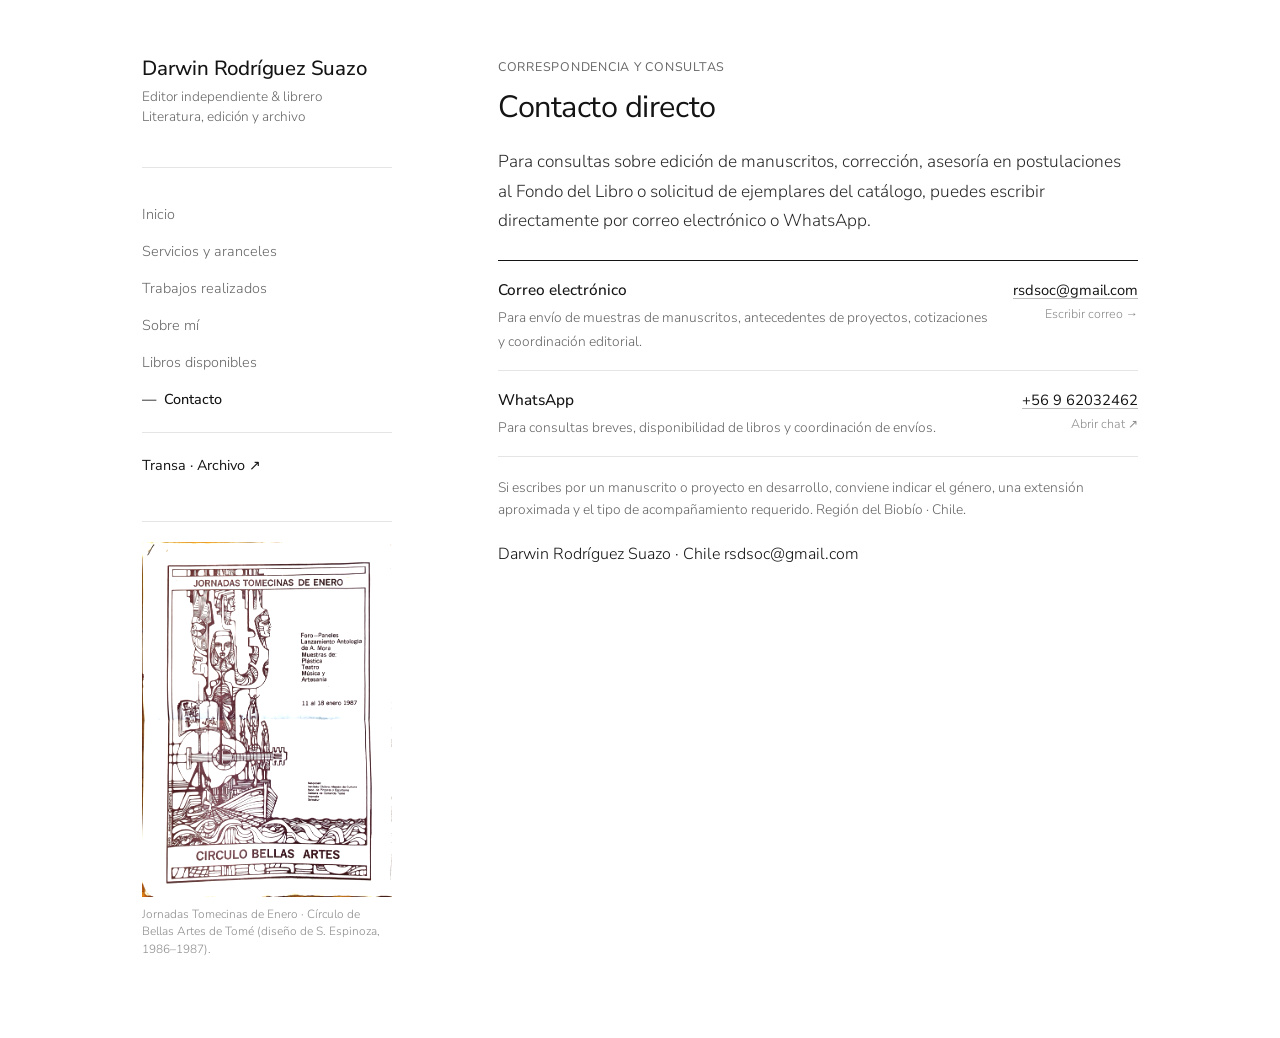
==== contacto.html @ 6d4c1b58 "Update contacto.html" ====
<!DOCTYPE html>
<html lang="es">
<head>
  <meta charset="UTF-8">
  <meta name="viewport" content="width=device-width, initial-scale=1.0">
  <title>Contacto | Darwin Rodríguez Suazo</title>
  <link rel="stylesheet" href="styles.css">
</head>
<body>
  <div class="editorial-layout">
    <aside class="sidebar">
      <div class="identity">
        <a href="index.html" class="site-title">Darwin Rodríguez Suazo</a>
        <p class="site-role">Editor independiente &amp; librero<br>Literatura, edición y archivo</p>
      </div>

      <nav class="nav-menu" aria-label="Menú principal">
        <a href="index.html">Inicio</a>
        <a href="servicios.html">Servicios y aranceles</a>
        <a href="trabajos.html">Trabajos realizados</a>
        <a href="sobre-mi.html">Sobre mí</a>
        <a href="libros.html">Libros disponibles</a>
        <a href="contacto.html" class="active">Contacto</a>
        <div class="nav-divider"></div>
        <a href="https://transa.hypotheses.org/" target="_blank" rel="noopener" class="external-blog">Transa · Archivo ↗</a>
      </nav>

      <figure class="margin-artwork">
        <img src="img/cartel-tome.jpg" alt="Cartel Jornadas Tomecinas de Enero, Círculo de Bellas Artes de Tomé, 1987" onerror="this.parentElement.style.display='none';">
        <figcaption>Jornadas Tomecinas de Enero · Círculo de Bellas Artes de Tomé (diseño de S. Espinoza, 1986–1987).</figcaption>
      </figure>
    </aside>

    <main class="content-column">
      <p class="kicker">Correspondencia y consultas</p>
      <h1>Contacto directo</h1>
      <p class="lead">Para consultas sobre edición de manuscritos, corrección, asesoría en postulaciones al Fondo del Libro o solicitud de ejemplares del catálogo, puedes escribir directamente por correo electrónico o WhatsApp.</p>

      <div class="rate-table">
        <div class="rate-row">
          <div>
            <div class="rate-title">Correo electrónico</div>
            <div class="rate-detail">Para envío de muestras de manuscritos, antecedentes de proyectos, cotizaciones y coordinación editorial.</div>
          </div>
          <div class="rate-value">
            <a href="mailto:rsdsoc@gmail.com" class="text-link">rsdsoc@gmail.com</a>
            <span class="rate-unit">Escribir correo →</span>
          </div>
        </div>

        <div class="rate-row">
          <div>
            <div class="rate-title">WhatsApp</div>
            <div class="rate-detail">Para consultas breves, disponibilidad de libros y coordinación de envíos.</div>
          </div>
          <div class="rate-value">
            <a href="https://wa.me/56962032462" target="_blank" rel="noopener" class="text-link">+56 9 62032462</a>
            <span class="rate-unit">Abrir chat ↗</span>
          </div>
        </div>
      </div>

      <p class="rate-note">Si escribes por un manuscrito o proyecto en desarrollo, conviene indicar el género, una extensión aproximada y el tipo de acompañamiento requerido. Región del Biobío · Chile.</p>

      <footer class="colophon-footer">
        <span>Darwin Rodríguez Suazo · Chile</span>
        <span>rsdsoc@gmail.com</span>
      </footer>
    </main>
  </div>
</body>
</html>
---- styles.css ----
@import url('https://fonts.googleapis.com/css2?family=Nunito+Sans:ital,opsz,wght@0,6..12,300;0,6..12,400;0,6..12,500;0,6..12,600;1,6..12,300&display=swap');

:root {
  --bg: #FFFFFF;
  --text: #141414;
  --muted: #666666;
  --subtle: #8C8C8C;
  --rule: #E5E5E5;
  --rule-strong: #141414;
}

* {
  box-sizing: border-box;
  margin: 0;
  padding: 0;
}

html, body {
  background-color: var(--bg);
  color: var(--text);
  font-family: 'Avenir Light', 'Avenir-Light', 'Avenir', 'Avenir Next', 'Nunito Sans', -apple-system, BlinkMacSystemFont, sans-serif;
  font-size: 16px;
  font-weight: 300;
  line-height: 1.74;
  -webkit-font-smoothing: antialiased;
  -moz-osx-font-smoothing: grayscale;
}

/* Retícula editorial asimétrica (Margen fijo + Columna de lectura) */
.editorial-layout {
  max-width: 1060px;
  margin: 0 auto;
  padding: 3.5rem 2rem 5rem;
  display: grid;
  grid-template-columns: 250px minmax(0, 640px);
  justify-content: space-between;
  gap: 4rem;
}

/* Columna izquierda: identidad, índice y eje gráfico */
.sidebar {
  position: sticky;
  top: 3.5rem;
  align-self: start;
  display: flex;
  flex-direction: column;
  gap: 2rem;
}

.identity {
  border-bottom: 1px solid var(--rule);
  padding-bottom: 1.25rem;
}

.site-title {
  display: block;
  font-size: 1.28rem;
  font-weight: 500;
  letter-spacing: -0.01em;
  line-height: 1.25;
  color: var(--text);
  text-decoration: none;
}

.site-role {
  font-size: 0.85rem;
  font-weight: 300;
  color: var(--muted);
  margin-top: 0.35rem;
  line-height: 1.45;
}

/* Menú vertical tipo índice de monografía */
.nav-menu {
  display: flex;
  flex-direction: column;
  gap: 0.45rem;
  font-size: 0.9rem;
  font-weight: 300;
}

.nav-menu a {
  text-decoration: none;
  color: var(--muted);
  display: flex;
  align-items: center;
  gap: 0.5rem;
  padding: 0.15rem 0;
  transition: color 0.15s ease;
}

.nav-menu a:hover {
  color: var(--text);
}

.nav-menu a.active {
  color: var(--text);
  font-weight: 500;
}

.nav-menu a.active::before {
  content: "—";
  color: var(--text);
}

.nav-divider {
  height: 1px;
  background: var(--rule);
  margin: 0.65rem 0;
}

.nav-menu a.external-blog {
  color: var(--text);
  font-weight: 400;
}

/* Grabado de Tomé en su color original anclado en el margen izquierdo */
.margin-artwork {
  margin-top: 0.5rem;
  padding-top: 1.25rem;
  border-top: 1px solid var(--rule);
}

.margin-artwork img {
  width: 100%;
  height: auto;
  display: block;
  mix-blend-mode: multiply;
  filter: contrast(1.12) brightness(1.05);
  opacity: 0.92;
}

.margin-artwork figcaption {
  font-size: 0.74rem;
  font-weight: 300;
  line-height: 1.45;
  color: var(--subtle);
  margin-top: 0.6rem;
}

/* Columna derecha: lectura pura sobre blanco */
.content-column {
  min-width: 0;
}

.kicker {
  font-size: 0.78rem;
  font-weight: 400;
  letter-spacing: 0.06em;
  text-transform: uppercase;
  color: var(--muted);
  margin-bottom: 0.65rem;
}

h1 {
  font-size: 1.92rem;
  font-weight: 400;
  letter-spacing: -0.015em;
  line-height: 1.28;
  color: var(--text);
  margin-bottom: 1.25rem;
}

h2 {
  font-size: 1.06rem;
  font-weight: 500;
  letter-spacing: 0.01em;
  color: var(--text);
  margin: 2.75rem 0 1rem;
  padding-bottom: 0.5rem;
  border-bottom: 1px solid var(--rule);
}

h3 {
  font-size: 1.04rem;
  font-weight: 500;
  color: var(--text);
  margin-bottom: 0.4rem;
}

p {
  margin-bottom: 1.25rem;
  color: #1F1F1F;
}

strong {
  font-weight: 500;
}

.lead {
  font-size: 1.08rem;
  font-weight: 300;
  line-height: 1.7;
  color: #2B2B2B;
  margin-bottom: 1.5rem;
}

.sub-lead {
  font-size: 0.96rem;
  font-weight: 300;
  color: var(--muted);
  margin-bottom: 2rem;
}

/* Retrato y cabecera biográfica en Sobre mí */
.bio-header {
  display: grid;
  grid-template-columns: 175px 1fr;
  gap: 1.75rem;
  align-items: start;
  margin-bottom: 0.25rem;
}

.author-photo {
  width: 100%;
  aspect-ratio: 4 / 5;
  border: 1px solid var(--rule);
  background: #FAFAFA;
  overflow: hidden;
  display: flex;
  align-items: center;
  justify-content: center;
  text-align: center;
  font-size: 0.76rem;
  color: var(--subtle);
}

.author-photo.photo-placeholder {
  padding: 0.75rem;
}

.author-photo img {
  width: 100%;
  height: 100%;
  object-fit: cover;
  display: block;
}

/* Enlaces editoriales */
a.text-link {
  color: var(--text);
  font-weight: 400;
  text-decoration: underline;
  text-underline-offset: 3px;
  text-decoration-color: #BDBDBD;
  font-size: 0.92rem;
}

a.text-link:hover {
  text-decoration-color: var(--text);
}

/* Índice numerado (01, 02, 03) */
.index-table {
  margin-top: 3rem;
  border-top: 1px solid var(--rule-strong);
}

.index-row {
  display: grid;
  grid-template-columns: 42px 1fr;
  gap: 1rem;
  padding: 1.6rem 0;
  border-bottom: 1px solid var(--rule);
}

.index-num {
  font-size: 0.82rem;
  font-weight: 400;
  font-variant-numeric: tabular-nums;
  color: var(--subtle);
  padding-top: 0.2rem;
}

.index-body p {
  font-size: 0.96rem;
  color: #333333;
  margin-bottom: 0.65rem;
}

/* Tabla sobria de aranceles de referencia */
.rate-table {
  margin: 1.5rem 0 1.25rem;
  border-top: 1px solid var(--rule-strong);
}

.rate-row {
  display: grid;
  grid-template-columns: 1fr auto;
  gap: 1.5rem;
  padding: 1rem 0;
  border-bottom: 1px solid var(--rule);
  align-items: baseline;
}

.rate-title {
  font-size: 0.96rem;
  font-weight: 500;
  color: var(--text);
}

.rate-detail {
  font-size: 0.86rem;
  font-weight: 300;
  color: var(--muted);
  margin-top: 0.15rem;
}

.rate-value {
  font-size: 0.9rem;
  font-weight: 500;
  font-variant-numeric: tabular-nums;
  color: var(--text);
  text-align: right;
  white-space: nowrap;
}

.rate-unit {
  display: block;
  font-size: 0.78rem;
  font-weight: 300;
  color: var(--subtle);
}

.rate-note {
  font-size: 0.86rem;
  font-weight: 300;
  color: var(--muted);
  line-height: 1.6;
  margin-top: 1rem;
}

/* Módulo de diálogo con Transa (Blog de archivo) */
.archive-bridge {
  margin-top: 2.75rem;
  padding: 1.5rem;
  border: 1px solid var(--rule);
  background: #FAFAFA;
}

.archive-bridge .kicker {
  margin-bottom: 0.35rem;
}

.archive-bridge p {
  font-size: 0.94rem;
  margin-bottom: 0.75rem;
}

/* Fichas de libros */
.book-entry {
  display: grid;
  grid-template-columns: 112px 1fr;
  gap: 1.65rem;
  padding: 1.85rem 0;
  border-bottom: 1px solid var(--rule);
}

.book-cover {
  width: 100%;
  aspect-ratio: 2 / 3;
  border: 1px solid var(--rule);
  background: #FAFAFA;
  display: flex;
  align-items: center;
  justify-content: center;
  text-align: center;
  padding: 0.5rem;
  font-size: 0.75rem;
  color: var(--subtle);
}

.book-cover img {
  width: 100%;
  height: 100%;
  object-fit: cover;
  display: block;
}

ul {
  margin: 0.75rem 0 1.5rem 1.2rem;
}

li {
  margin-bottom: 0.45rem;
  color: #222222;
}

/* Botón minimalista */
.btn {
  display: inline-block;
  font-size: 0.86rem;
  font-weight: 400;
  letter-spacing: 0.02em;
  padding: 0.6rem 1.25rem;
  border: 1px solid var(--rule-strong);
  color: var(--text);
  background: transparent;
  text-decoration: none;
  transition: background 0.15s ease, color 0.15s ease;
}

.btn:hover {
  background: var(--text);
  color: var(--bg);
}

/* Formularios */
form {
  display: flex;
  flex-direction: column;
  gap: 1.15rem;
  max-width: 520px;
  margin-top: 1.75rem;
}

label {
  font-size: 0.85rem;
  font-weight: 400;
  color: var(--text);
  display: block;
  margin-bottom: 0.35rem;
}

input, select, textarea {
  width: 100%;
  padding: 0.65rem 0.75rem;
  font-family: inherit;
  font-size: 0.96rem;
  font-weight: 300;
  background: #FFFFFF;
  border: 1px solid #CCCCCC;
  color: var(--text);
}

input:focus, select:focus, textarea:focus {
  outline: none;
  border-color: var(--text);
}

button[type="submit"] {
  background: var(--text);
  color: var(--bg);
  border: 1px solid var(--text);
  padding: 0.68rem 1.4rem;
  font-family: inherit;
  font-size: 0.86rem;
  font-weight: 400;
  letter-spacing: 0.02em;
  cursor: pointer;
  align-self: flex-
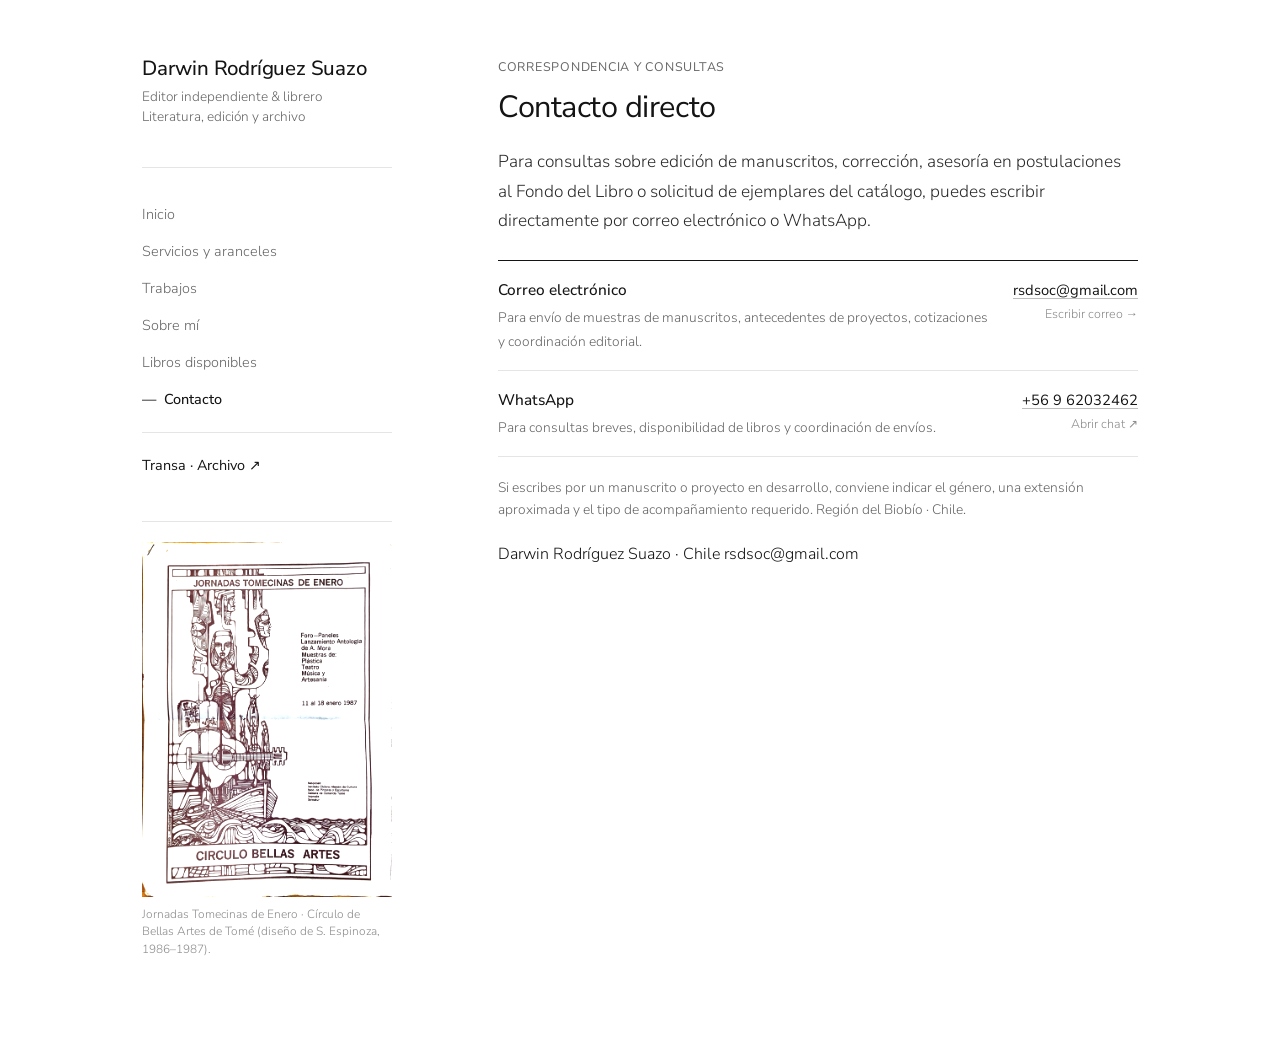
==== commit b80dd41e: "Update contacto.html" ====
--- a/contacto.html
+++ b/contacto.html
@@ -17,7 +17,7 @@
       <nav class="nav-menu" aria-label="Menú principal">
         <a href="index.html">Inicio</a>
         <a href="servicios.html">Servicios y aranceles</a>
-        <a href="trabajos.html">Trabajos realizados</a>
+        <a href="trabajos.html">Trabajos</a>
         <a href="sobre-mi.html">Sobre mí</a>
         <a href="libros.html">Libros disponibles</a>
         <a href="contacto.html" class="active">Contacto</a>
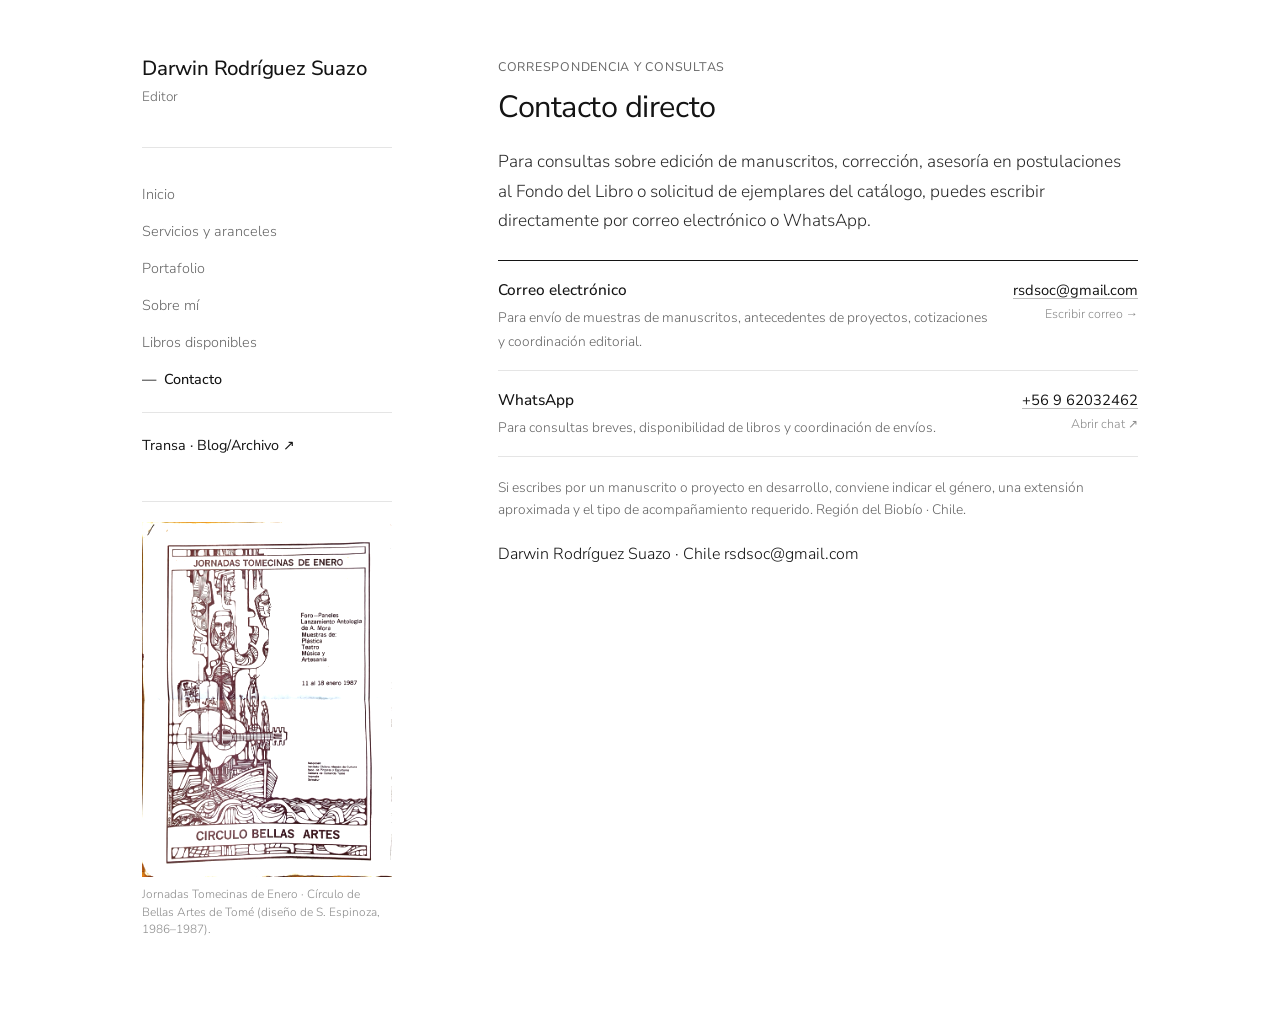
==== commit 5ecc877e: "Update contacto.html" ====
--- a/contacto.html
+++ b/contacto.html
@@ -11,18 +11,18 @@
     <aside class="sidebar">
       <div class="identity">
         <a href="index.html" class="site-title">Darwin Rodríguez Suazo</a>
-        <p class="site-role">Editor independiente &amp; librero<br>Literatura, edición y archivo</p>
+        <p class="site-role">Editor</p>
       </div>
 
       <nav class="nav-menu" aria-label="Menú principal">
         <a href="index.html">Inicio</a>
         <a href="servicios.html">Servicios y aranceles</a>
-        <a href="trabajos.html">Trabajos</a>
+        <a href="trabajos.html">Portafolio</a>
         <a href="sobre-mi.html">Sobre mí</a>
         <a href="libros.html">Libros disponibles</a>
         <a href="contacto.html" class="active">Contacto</a>
         <div class="nav-divider"></div>
-        <a href="https://transa.hypotheses.org/" target="_blank" rel="noopener" class="external-blog">Transa · Archivo ↗</a>
+        <a href="https://transa.hypotheses.org/" target="_blank" rel="noopener" class="external-blog">Transa · Blog/Archivo ↗</a>
       </nav>
 
       <figure class="margin-artwork">
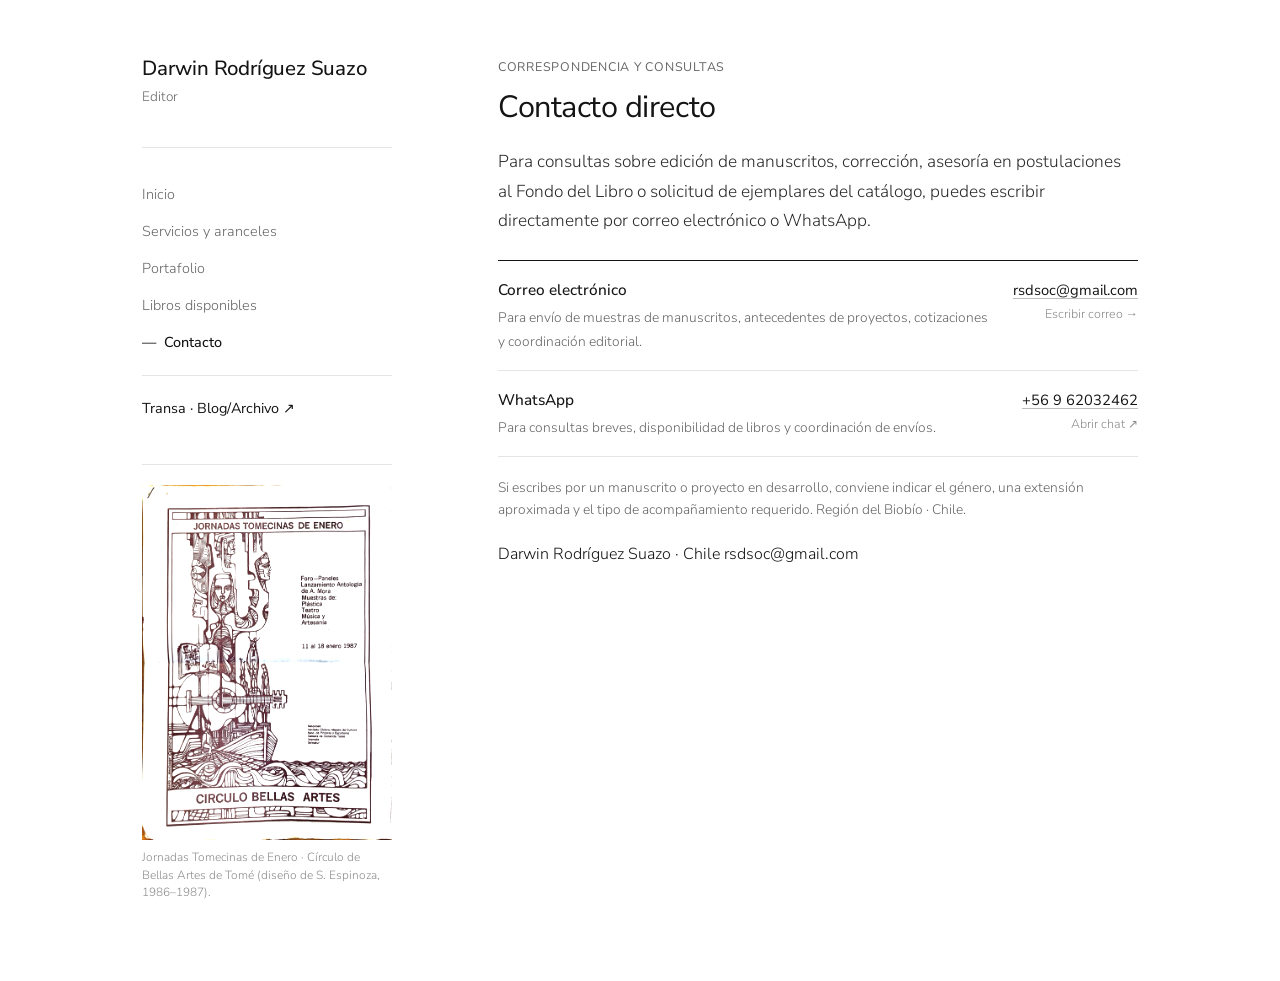
==== commit 972f7889: "Update contacto.html" ====
--- a/contacto.html
+++ b/contacto.html
@@ -18,7 +18,6 @@
         <a href="index.html">Inicio</a>
         <a href="servicios.html">Servicios y aranceles</a>
         <a href="trabajos.html">Portafolio</a>
-        <a href="sobre-mi.html">Sobre mí</a>
         <a href="libros.html">Libros disponibles</a>
         <a href="contacto.html" class="active">Contacto</a>
         <div class="nav-divider"></div>
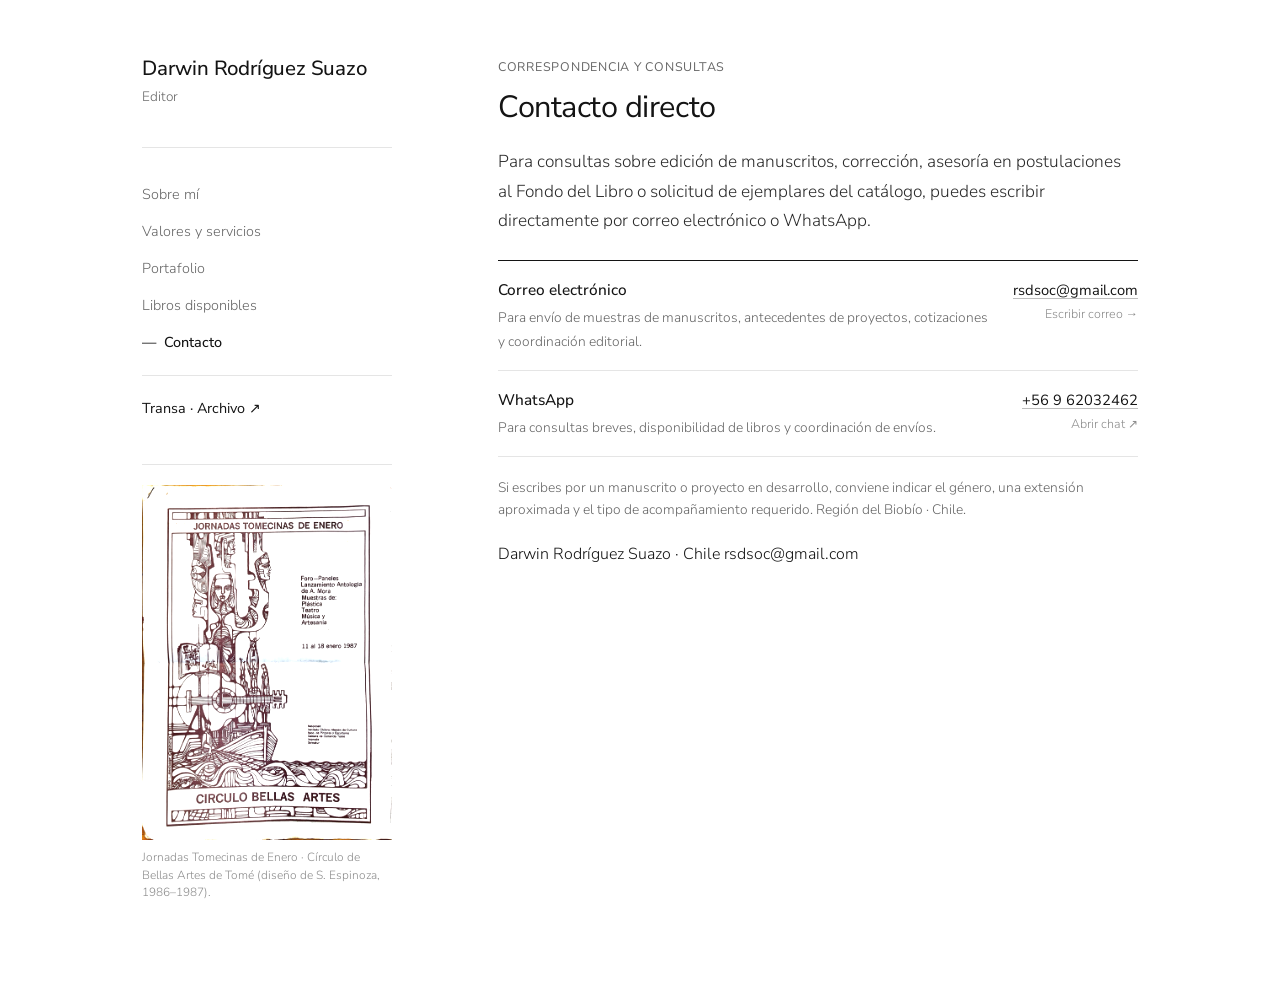
==== commit c0ff949a: "Update contacto.html" ====
--- a/contacto.html
+++ b/contacto.html
@@ -14,14 +14,14 @@
         <p class="site-role">Editor</p>
       </div>
 
-      <nav class="nav-menu" aria-label="Menú principal">
-        <a href="index.html">Inicio</a>
-        <a href="servicios.html">Servicios y aranceles</a>
+<nav class="nav-menu" aria-label="Menú principal">
+        <a href="index.html">Sobre mí</a>
+        <a href="servicios.html">Valores y servicios</a>
         <a href="trabajos.html">Portafolio</a>
         <a href="libros.html">Libros disponibles</a>
         <a href="contacto.html" class="active">Contacto</a>
         <div class="nav-divider"></div>
-        <a href="https://transa.hypotheses.org/" target="_blank" rel="noopener" class="external-blog">Transa · Blog/Archivo ↗</a>
+        <a href="https://transa.hypotheses.org/" target="_blank" rel="noopener" class="external-blog">Transa · Archivo ↗</a>
       </nav>
 
       <figure class="margin-artwork">
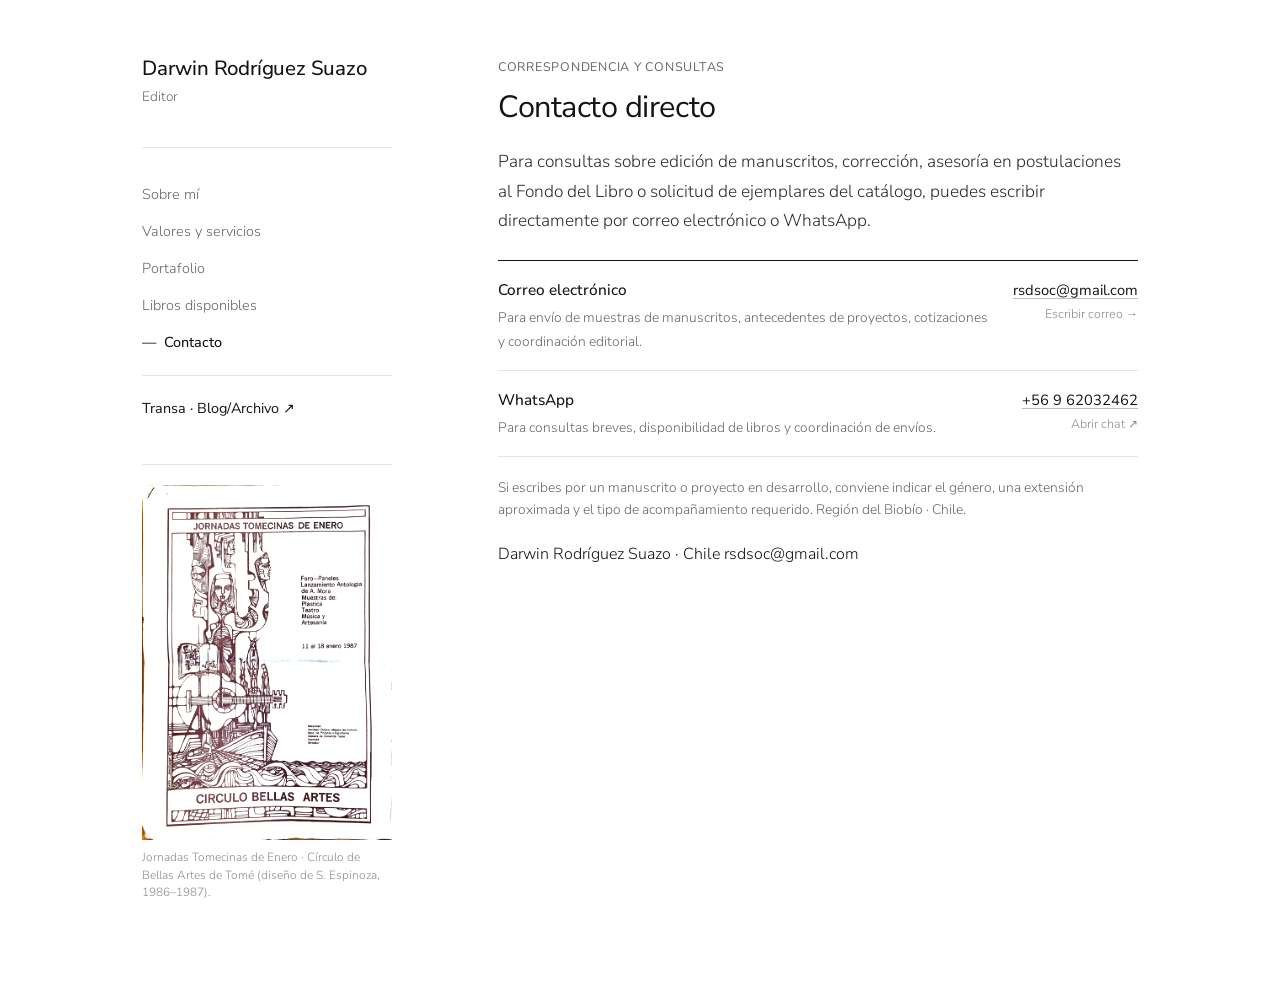
==== commit 49b7b19e: "Update contacto.html" ====
--- a/contacto.html
+++ b/contacto.html
@@ -21,7 +21,7 @@
         <a href="libros.html">Libros disponibles</a>
         <a href="contacto.html" class="active">Contacto</a>
         <div class="nav-divider"></div>
-        <a href="https://transa.hypotheses.org/" target="_blank" rel="noopener" class="external-blog">Transa · Archivo ↗</a>
+        <a href="https://transa.hypotheses.org/" target="_blank" rel="noopener" class="external-blog">Transa · Blog/Archivo ↗</a>
       </nav>
 
       <figure class="margin-artwork">
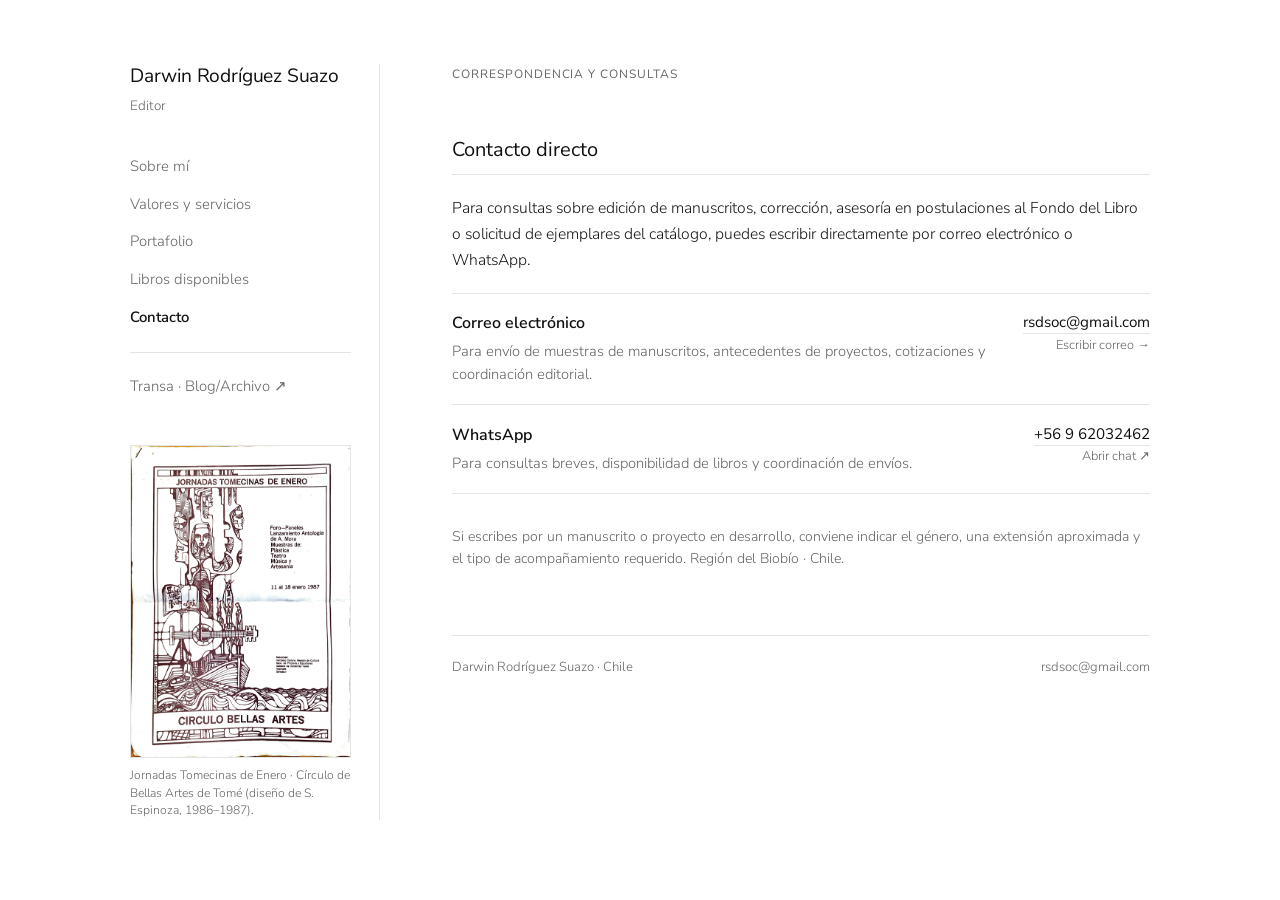
==== commit 171d3cde: "Update contacto.html" ====
--- a/contacto.html
+++ b/contacto.html
@@ -32,8 +32,8 @@
 
     <main class="content-column">
       <p class="kicker">Correspondencia y consultas</p>
-      <h1>Contacto directo</h1>
-      <p class="lead">Para consultas sobre edición de manuscritos, corrección, asesoría en postulaciones al Fondo del Libro o solicitud de ejemplares del catálogo, puedes escribir directamente por correo electrónico o WhatsApp.</p>
+      <h2>Contacto directo</h2>
+      <p>Para consultas sobre edición de manuscritos, corrección, asesoría en postulaciones al Fondo del Libro o solicitud de ejemplares del catálogo, puedes escribir directamente por correo electrónico o WhatsApp.</p>
 
       <div class="rate-table">
         <div class="rate-row">
--- a/styles.css
+++ b/styles.css
@@ -1,451 +1,419 @@
-@import url('https://fonts.googleapis.com/css2?family=Nunito+Sans:ital,opsz,wght@0,6..12,300;0,6..12,400;0,6..12,500;0,6..12,600;1,6..12,300&display=swap');
+@import url('https://fonts.googleapis.com/css2?family=Nunito+Sans:ital,opsz,wght@0,6..12,300;0,6..12,400;0,6..12,600;1,6..12,300;1,6..12,400&display=swap');
 
 :root {
-  --bg: #FFFFFF;
-  --text: #141414;
+  --bg: #ffffff;
+  --surface: #f7f7f5;
+  --text: #181818;
   --muted: #666666;
-  --subtle: #8C8C8C;
-  --rule: #E5E5E5;
-  --rule-strong: #141414;
-}
-
-* {
+  --border: #e4e4e2;
+  --accent: #111111;
+}
+
+*,
+*::before,
+*::after {
   box-sizing: border-box;
+}
+
+html {
+  font-size: 16px;
+  -webkit-text-size-adjust: 100%;
+}
+
+body {
   margin: 0;
   padding: 0;
-}
-
-html, body {
   background-color: var(--bg);
   color: var(--text);
-  font-family: 'Avenir Light', 'Avenir-Light', 'Avenir', 'Avenir Next', 'Nunito Sans', -apple-system, BlinkMacSystemFont, sans-serif;
-  font-size: 16px;
+  font-family: 'Avenir Light', 'Avenir', 'Nunito Sans', -apple-system, BlinkMacSystemFont, 'Helvetica Neue', sans-serif;
   font-weight: 300;
-  line-height: 1.74;
+  line-height: 1.68;
   -webkit-font-smoothing: antialiased;
-  -moz-osx-font-smoothing: grayscale;
-}
-
-/* Retícula editorial asimétrica (Margen fijo + Columna de lectura) */
+  overflow-x: hidden;
+}
+
+img {
+  max-width: 100%;
+  height: auto;
+  display: block;
+}
+
+a {
+  color: inherit;
+  text-decoration: none;
+}
+
+/* =========================================
+   RETÍCULA EDITORIAL (ESCRITORIO)
+   ========================================= */
 .editorial-layout {
-  max-width: 1060px;
+  display: grid;
+  grid-template-columns: 250px minmax(0, 1fr);
+  gap: 4.5rem;
+  max-width: 1100px;
   margin: 0 auto;
-  padding: 3.5rem 2rem 5rem;
-  display: grid;
-  grid-template-columns: 250px minmax(0, 640px);
-  justify-content: space-between;
-  gap: 4rem;
-}
-
-/* Columna izquierda: identidad, índice y eje gráfico */
+  padding: 4rem 2.5rem 5rem;
+}
+
+/* =========================================
+   BARRA LATERAL Y MENÚ
+   ========================================= */
 .sidebar {
   position: sticky;
-  top: 3.5rem;
+  top: 4rem;
   align-self: start;
-  display: flex;
-  flex-direction: column;
-  gap: 2rem;
+  padding-right: 1.75rem;
+  border-right: 1px solid var(--border);
 }
 
 .identity {
-  border-bottom: 1px solid var(--rule);
-  padding-bottom: 1.25rem;
+  margin-bottom: 2.25rem;
 }
 
 .site-title {
   display: block;
-  font-size: 1.28rem;
-  font-weight: 500;
+  font-size: 1.2rem;
+  font-weight: 400;
   letter-spacing: -0.01em;
-  line-height: 1.25;
-  color: var(--text);
-  text-decoration: none;
+  line-height: 1.3;
+  color: var(--accent);
 }
 
 .site-role {
-  font-size: 0.85rem;
-  font-weight: 300;
-  color: var(--muted);
-  margin-top: 0.35rem;
-  line-height: 1.45;
-}
-
-/* Menú vertical tipo índice de monografía */
+  margin: 0.45rem 0 0;
+  font-size: 0.84rem;
+  line-height: 1.5;
+  color: var(--muted);
+}
+
 .nav-menu {
   display: flex;
   flex-direction: column;
-  gap: 0.45rem;
-  font-size: 0.9rem;
-  font-weight: 300;
+  gap: 0.6rem;
 }
 
 .nav-menu a {
-  text-decoration: none;
-  color: var(--muted);
-  display: flex;
-  align-items: center;
-  gap: 0.5rem;
-  padding: 0.15rem 0;
+  font-size: 0.93rem;
+  color: var(--muted);
   transition: color 0.15s ease;
+  padding: 0.1rem 0;
 }
 
 .nav-menu a:hover {
-  color: var(--text);
+  color: var(--accent);
 }
 
 .nav-menu a.active {
-  color: var(--text);
-  font-weight: 500;
-}
-
-.nav-menu a.active::before {
-  content: "—";
-  color: var(--text);
+  color: var(--accent);
+  font-weight: 600;
 }
 
 .nav-divider {
   height: 1px;
-  background: var(--rule);
+  background-color: var(--border);
   margin: 0.65rem 0;
-}
-
-.nav-menu a.external-blog {
-  color: var(--text);
-  font-weight: 400;
-}
-
-/* Grabado de Tomé en su color original anclado en el margen izquierdo */
+  width: 100%;
+}
+
+.external-blog {
+  font-size: 0.88rem;
+}
+
 .margin-artwork {
-  margin-top: 0.5rem;
-  padding-top: 1.25rem;
-  border-top: 1px solid var(--rule);
+  margin: 2.75rem 0 0;
+  padding: 0;
 }
 
 .margin-artwork img {
   width: 100%;
-  height: auto;
-  display: block;
-  mix-blend-mode: multiply;
-  filter: contrast(1.12) brightness(1.05);
-  opacity: 0.92;
+  border: 1px solid var(--border);
 }
 
 .margin-artwork figcaption {
-  font-size: 0.74rem;
-  font-weight: 300;
+  margin-top: 0.6rem;
+  font-size: 0.76rem;
   line-height: 1.45;
-  color: var(--subtle);
-  margin-top: 0.6rem;
-}
-
-/* Columna derecha: lectura pura sobre blanco */
+  color: var(--muted);
+}
+
+/* =========================================
+   COLUMNA PRINCIPAL DE CONTENIDO
+   ========================================= */
 .content-column {
   min-width: 0;
+  max-width: 720px;
 }
 
 .kicker {
-  font-size: 0.78rem;
+  margin: 0 0 0.5rem;
+  font-size: 0.75rem;
   font-weight: 400;
-  letter-spacing: 0.06em;
+  letter-spacing: 0.08em;
   text-transform: uppercase;
   color: var(--muted);
-  margin-bottom: 0.65rem;
 }
 
 h1 {
-  font-size: 1.92rem;
+  margin: 0 0 1.4rem;
+  font-size: 2.15rem;
+  font-weight: 300;
+  line-height: 1.2;
+  letter-spacing: -0.02em;
+  color: var(--accent);
+}
+
+h2 {
+  margin: 3.25rem 0 1.25rem;
+  padding-bottom: 0.65rem;
+  border-bottom: 1px solid var(--border);
+  font-size: 1.25rem;
   font-weight: 400;
-  letter-spacing: -0.015em;
-  line-height: 1.28;
+  line-height: 1.35;
+  color: var(--accent);
+}
+
+h3 {
+  margin: 0 0 0.6rem;
+  font-size: 1.12rem;
+  font-weight: 400;
+  line-height: 1.38;
+  color: var(--accent);
+}
+
+.lead {
+  margin: 0 0 1.5rem;
+  font-size: 1.12rem;
+  font-weight: 300;
+  line-height: 1.65;
   color: var(--text);
-  margin-bottom: 1.25rem;
-}
-
-h2 {
-  font-size: 1.06rem;
-  font-weight: 500;
-  letter-spacing: 0.01em;
-  color: var(--text);
-  margin: 2.75rem 0 1rem;
-  padding-bottom: 0.5rem;
-  border-bottom: 1px solid var(--rule);
-}
-
-h3 {
-  font-size: 1.04rem;
-  font-weight: 500;
-  color: var(--text);
-  margin-bottom: 0.4rem;
 }
 
 p {
-  margin-bottom: 1.25rem;
-  color: #1F1F1F;
+  margin: 0 0 1.2rem;
+  font-size: 0.98rem;
+  overflow-wrap: break-word;
 }
 
 strong {
-  font-weight: 500;
-}
-
-.lead {
-  font-size: 1.08rem;
+  font-weight: 600;
+}
+
+em {
+  font-style: italic;
+}
+
+.text-link {
+  color: var(--accent);
+  border-bottom: 1px solid var(--border);
+  padding-bottom: 1px;
+  transition: border-color 0.15s ease;
+}
+
+.text-link:hover {
+  border-bottom-color: var(--accent);
+}
+
+/* =========================================
+   TABLAS LINEALES (PORTAFOLIO, SERVICIOS, CONTACTO)
+   ========================================= */
+.rate-table {
+  border-top: 1px solid var(--border);
+  margin-bottom: 2rem;
+}
+
+.rate-row {
+  display: grid;
+  grid-template-columns: minmax(0, 1fr) auto;
+  gap: 1.5rem;
+  align-items: start;
+  padding: 1.15rem 0;
+  border-bottom: 1px solid var(--border);
+}
+
+.rate-title {
+  font-size: 1rem;
+  font-weight: 600;
+  line-height: 1.45;
+  color: var(--accent);
+  margin-bottom: 0.3rem;
+}
+
+.rate-detail {
+  font-size: 0.92rem;
+  line-height: 1.55;
+  color: var(--muted);
+}
+
+.rate-value {
+  text-align: right;
+  font-size: 0.95rem;
+  font-weight: 400;
+  line-height: 1.4;
+  color: var(--accent);
+  white-space: nowrap;
+}
+
+.rate-unit {
+  display: block;
+  margin-top: 0.2rem;
+  font-size: 0.8rem;
   font-weight: 300;
-  line-height: 1.7;
-  color: #2B2B2B;
-  margin-bottom: 1.5rem;
-}
-
-.sub-lead {
-  font-size: 0.96rem;
-  font-weight: 300;
-  color: var(--muted);
-  margin-bottom: 2rem;
-}
-
-/* Retrato y cabecera biográfica en Sobre mí */
-.bio-header {
+  color: var(--muted);
+}
+
+.rate-note {
+  margin-top: 1.25rem;
+  font-size: 0.88rem;
+  line-height: 1.6;
+  color: var(--muted);
+}
+
+/* =========================================
+   FICHAS DE CATÁLOGO (LIBROS DISPONIBLES)
+   ========================================= */
+.book-entry {
   display: grid;
-  grid-template-columns: 175px 1fr;
+  grid-template-columns: 135px minmax(0, 1fr);
   gap: 1.75rem;
   align-items: start;
-  margin-bottom: 0.25rem;
-}
-
-.author-photo {
-  width: 100%;
-  aspect-ratio: 4 / 5;
-  border: 1px solid var(--rule);
-  background: #FAFAFA;
-  overflow: hidden;
+  padding: 1.75rem 0;
+  border-bottom: 1px solid var(--border);
+}
+
+.book-entry:first-of-type {
+  border-top: 1px solid var(--border);
+}
+
+.book-cover {
+  width: 135px;
+  min-height: 195px;
+  background-color: var(--surface);
+  border: 1px solid var(--border);
   display: flex;
   align-items: center;
   justify-content: center;
   text-align: center;
+  padding: 0.75rem;
   font-size: 0.76rem;
-  color: var(--subtle);
-}
-
-.author-photo.photo-placeholder {
-  padding: 0.75rem;
-}
-
-.author-photo img {
-  width: 100%;
-  height: 100%;
-  object-fit: cover;
-  display: block;
-}
-
-/* Enlaces editoriales */
-a.text-link {
-  color: var(--text);
-  font-weight: 400;
-  text-decoration: underline;
-  text-underline-offset: 3px;
-  text-decoration-color: #BDBDBD;
-  font-size: 0.92rem;
-}
-
-a.text-link:hover {
-  text-decoration-color: var(--text);
-}
-
-/* Índice numerado (01, 02, 03) */
-.index-table {
-  margin-top: 3rem;
-  border-top: 1px solid var(--rule-strong);
-}
-
-.index-row {
-  display: grid;
-  grid-template-columns: 42px 1fr;
-  gap: 1rem;
-  padding: 1.6rem 0;
-  border-bottom: 1px solid var(--rule);
-}
-
-.index-num {
-  font-size: 0.82rem;
-  font-weight: 400;
-  font-variant-numeric: tabular-nums;
-  color: var(--subtle);
-  padding-top: 0.2rem;
-}
-
-.index-body p {
-  font-size: 0.96rem;
-  color: #333333;
-  margin-bottom: 0.65rem;
-}
-
-/* Tabla sobria de aranceles de referencia */
-.rate-table {
-  margin: 1.5rem 0 1.25rem;
-  border-top: 1px solid var(--rule-strong);
-}
-
-.rate-row {
-  display: grid;
-  grid-template-columns: 1fr auto;
-  gap: 1.5rem;
-  padding: 1rem 0;
-  border-bottom: 1px solid var(--rule);
-  align-items: baseline;
-}
-
-.rate-title {
-  font-size: 0.96rem;
-  font-weight: 500;
-  color: var(--text);
-}
-
-.rate-detail {
-  font-size: 0.86rem;
-  font-weight: 300;
-  color: var(--muted);
-  margin-top: 0.15rem;
-}
-
-.rate-value {
-  font-size: 0.9rem;
-  font-weight: 500;
-  font-variant-numeric: tabular-nums;
-  color: var(--text);
-  text-align: right;
-  white-space: nowrap;
-}
-
-.rate-unit {
-  display: block;
-  font-size: 0.78rem;
-  font-weight: 300;
-  color: var(--subtle);
-}
-
-.rate-note {
-  font-size: 0.86rem;
-  font-weight: 300;
-  color: var(--muted);
-  line-height: 1.6;
-  margin-top: 1rem;
-}
-
-/* Módulo de diálogo con Transa (Blog de archivo) */
-.archive-bridge {
-  margin-top: 2.75rem;
-  padding: 1.5rem;
-  border: 1px solid var(--rule);
-  background: #FAFAFA;
-}
-
-.archive-bridge .kicker {
-  margin-bottom: 0.35rem;
-}
-
-.archive-bridge p {
-  font-size: 0.94rem;
-  margin-bottom: 0.75rem;
-}
-
-/* Fichas de libros */
-.book-entry {
-  display: grid;
-  grid-template-columns: 112px 1fr;
-  gap: 1.65rem;
-  padding: 1.85rem 0;
-  border-bottom: 1px solid var(--rule);
-}
-
-.book-cover {
-  width: 100%;
-  aspect-ratio: 2 / 3;
-  border: 1px solid var(--rule);
-  background: #FAFAFA;
-  display: flex;
-  align-items: center;
-  justify-content: center;
-  text-align: center;
-  padding: 0.5rem;
-  font-size: 0.75rem;
-  color: var(--subtle);
+  color: var(--muted);
 }
 
 .book-cover img {
   width: 100%;
-  height: 100%;
-  object-fit: cover;
-  display: block;
-}
-
-ul {
-  margin: 0.75rem 0 1.5rem 1.2rem;
-}
-
-li {
-  margin-bottom: 0.45rem;
-  color: #222222;
-}
-
-/* Botón minimalista */
-.btn {
-  display: inline-block;
-  font-size: 0.86rem;
-  font-weight: 400;
-  letter-spacing: 0.02em;
-  padding: 0.6rem 1.25rem;
-  border: 1px solid var(--rule-strong);
-  color: var(--text);
-  background: transparent;
-  text-decoration: none;
-  transition: background 0.15s ease, color 0.15s ease;
-}
-
-.btn:hover {
-  background: var(--text);
-  color: var(--bg);
-}
-
-/* Formularios */
-form {
+  height: auto;
+}
+
+/* =========================================
+   COLOFÓN / PIE DE PÁGINA
+   ========================================= */
+.colophon-footer {
+  margin-top: 4rem;
+  padding-top: 1.25rem;
+  border-top: 1px solid var(--border);
   display: flex;
-  flex-direction: column;
-  gap: 1.15rem;
-  max-width: 520px;
-  margin-top: 1.75rem;
-}
-
-label {
-  font-size: 0.85rem;
-  font-weight: 400;
-  color: var(--text);
-  display: block;
-  margin-bottom: 0.35rem;
-}
-
-input, select, textarea {
-  width: 100%;
-  padding: 0.65rem 0.75rem;
-  font-family: inherit;
-  font-size: 0.96rem;
-  font-weight: 300;
-  background: #FFFFFF;
-  border: 1px solid #CCCCCC;
-  color: var(--text);
-}
-
-input:focus, select:focus, textarea:focus {
-  outline: none;
-  border-color: var(--text);
-}
-
-button[type="submit"] {
-  background: var(--text);
-  color: var(--bg);
-  border: 1px solid var(--text);
-  padding: 0.68rem 1.4rem;
-  font-family: inherit;
-  font-size: 0.86rem;
-  font-weight: 400;
-  letter-spacing: 0.02em;
-  cursor: pointer;
-  align-self: flex-
+  justify-content: space-between;
+  align-items: center;
+  gap: 1rem;
+  font-size: 0.82rem;
+  color: var(--muted);
+}
+
+/* =========================================
+   ADAPTACIÓN MÓVIL (iPhone SE 375px y tablets)
+   ========================================= */
+@media (max-width: 860px) {
+  .editorial-layout {
+    display: block;
+    width: 100%;
+    padding: 1.5rem 1.2rem 3rem;
+  }
+
+  .sidebar {
+    position: static;
+    width: 100%;
+    padding: 0 0 1.15rem;
+    margin-bottom: 1.85rem;
+    border-right: none;
+    border-bottom: 1px solid var(--border);
+  }
+
+  .identity {
+    margin-bottom: 1rem;
+  }
+
+  .site-title {
+    font-size: 1.15rem;
+  }
+
+  .site-role {
+    font-size: 0.82rem;
+  }
+
+  .nav-menu {
+    flex-direction: row;
+    flex-wrap: wrap;
+    gap: 0.45rem 1rem;
+  }
+
+  .nav-menu a {
+    font-size: 0.88rem;
+    padding: 0.2rem 0;
+  }
+
+  .nav-divider,
+  .margin-artwork {
+    display: none;
+  }
+
+  .content-column {
+    width: 100%;
+    max-width: 100%;
+  }
+
+  h1 {
+    font-size: 1.7rem;
+    margin-bottom: 1.1rem;
+  }
+
+  h2 {
+    font-size: 1.18rem;
+    margin-top: 2.25rem;
+  }
+
+  .lead {
+    font-size: 1.02rem;
+  }
+
+  .rate-row {
+    display: flex;
+    flex-direction: column;
+    gap: 0.4rem;
+    padding: 1rem 0;
+  }
+
+  .rate-value {
+    width: 100%;
+    max-width: 100% !important;
+    text-align: left;
+    white-space: normal !important;
+  }
+
+  .book-entry {
+    display: flex;
+    flex-direction: column;
+    gap: 1rem;
+    padding: 1.4rem 0;
+  }
+
+  .book-cover {
+    width: 145px;
+    min-height: 205px;
+  }
+
+  .colophon-footer {
+    flex-direction: column;
+    align-items: flex-start;
+    gap: 0.35rem;
+    margin-top: 2.75rem;
+  }
+}
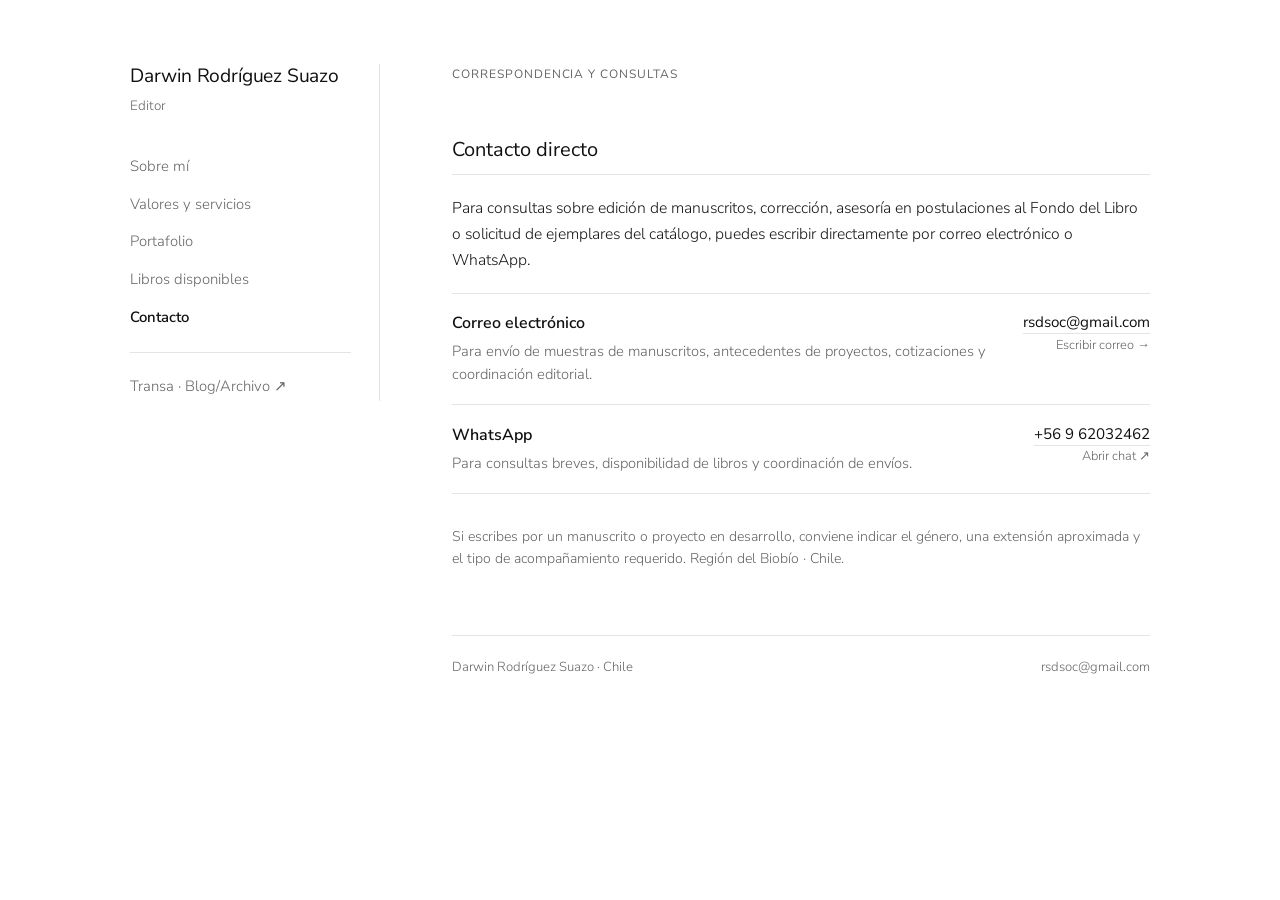
==== commit 03e04e1a: "Update contacto.html" ====
--- a/contacto.html
+++ b/contacto.html
@@ -25,7 +25,7 @@
       </nav>
 
       <figure class="margin-artwork">
-        <img src="img/cartel-tome.jpg" alt="Cartel Jornadas Tomecinas de Enero, Círculo de Bellas Artes de Tomé, 1987" onerror="this.parentElement.style.display='none';">
+        <img src="img/cartel-tome.jpg" alt="Cartel Jornadas Tomecinas de Enero, Círculo de Bellas Artes de Tomé, 1990" onerror="this.parentElement.style.display='none';">
         <figcaption>Jornadas Tomecinas de Enero · Círculo de Bellas Artes de Tomé (diseño de S. Espinoza, 1986–1987).</figcaption>
       </figure>
     </aside>
